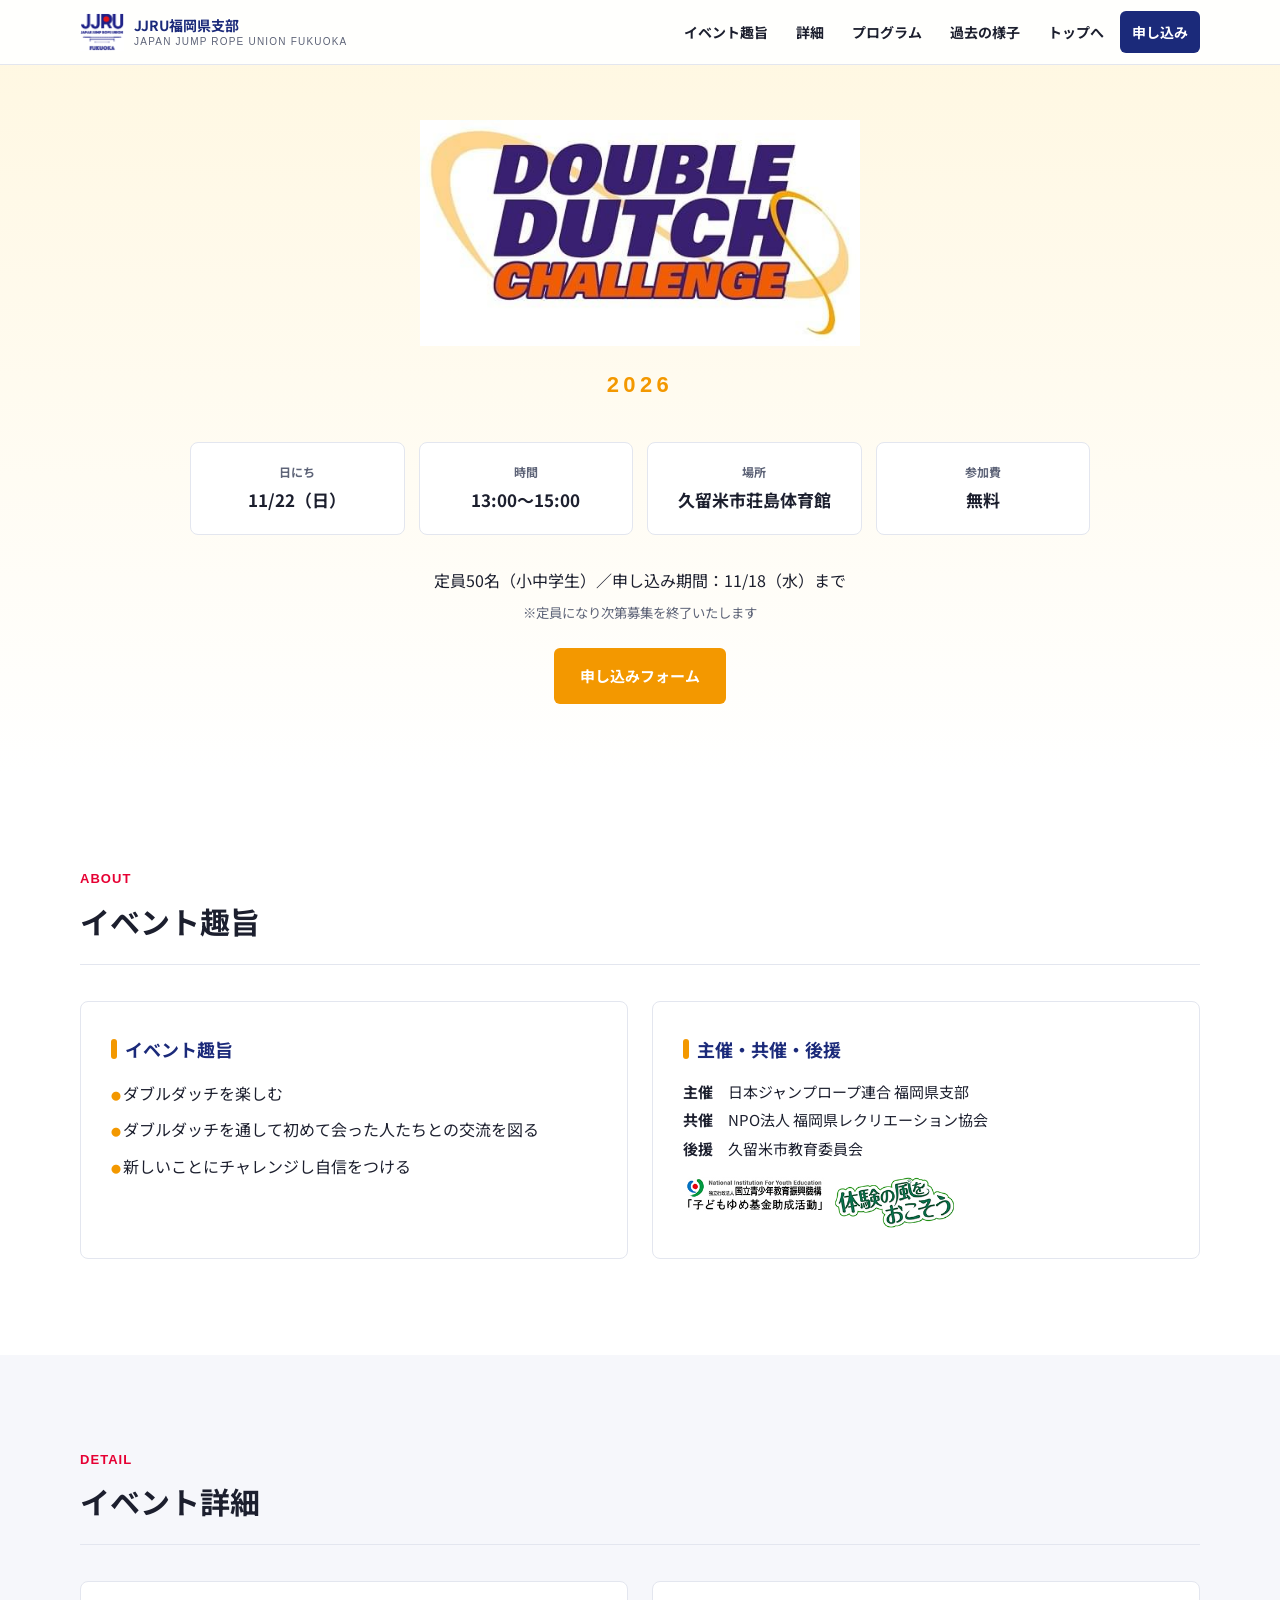
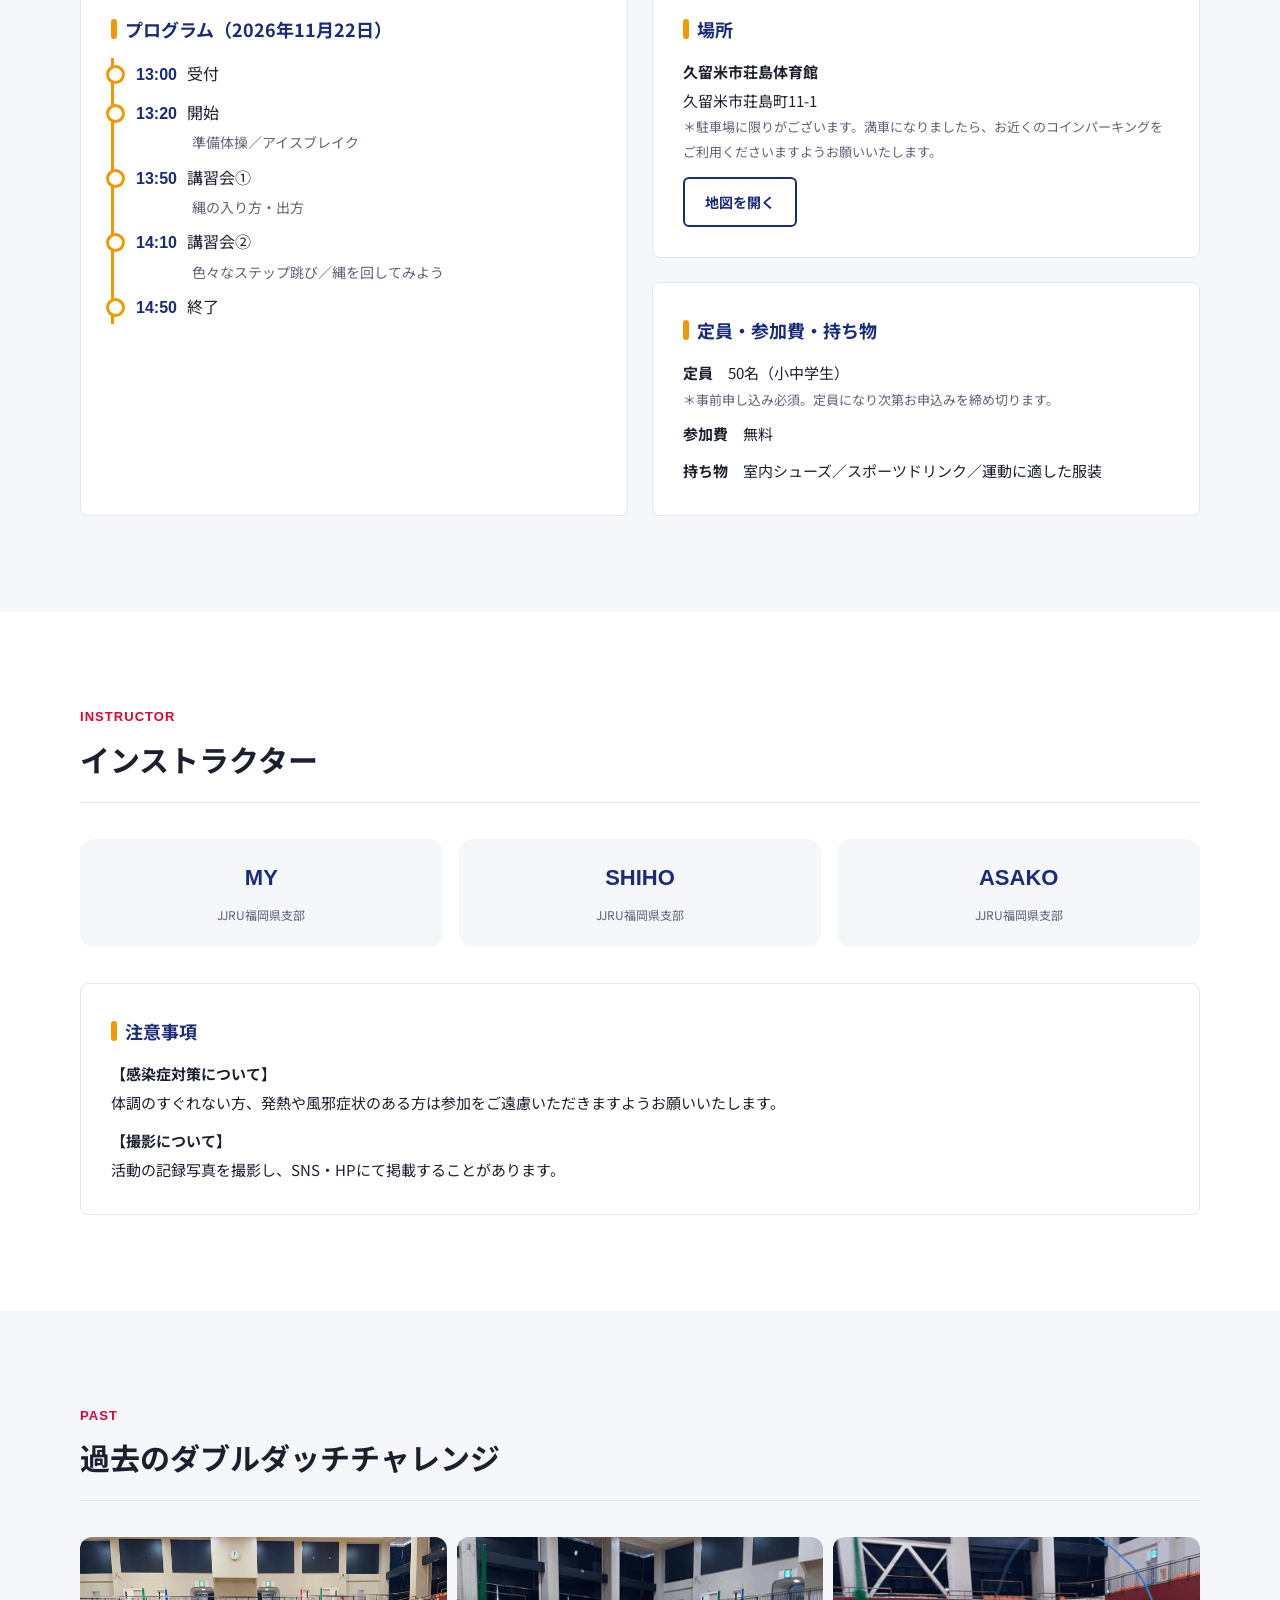
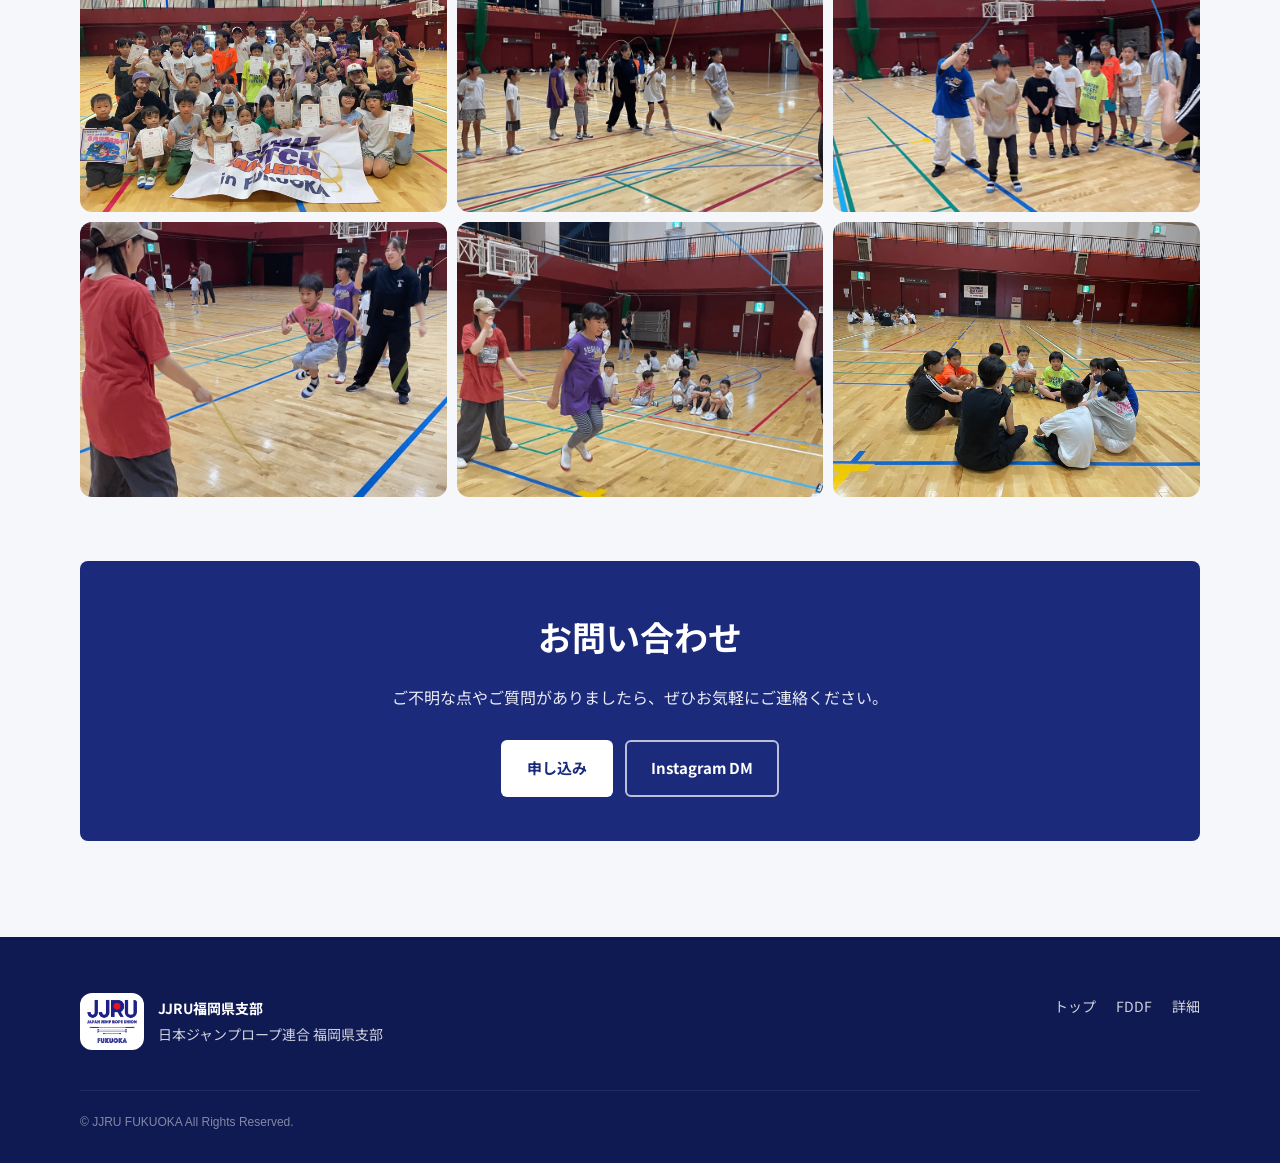
==== challenge/index.html @ 3f7f958a "Add files via upload" ====
<!doctype html>
<html lang="ja">
<head>
<meta charset="utf-8">
<meta name="viewport" content="width=device-width,initial-scale=1">
<title>ダブルダッチチャレンジ2026｜JJRU福岡県支部</title>
<meta name="description" content="ダブルダッチをやったことがない人も、レベルアップしたい人も参加できるダブルダッチの講習会。2026年11月22日（日）久留米市荘島体育館にて開催。参加無料。">
<meta property="og:title" content="ダブルダッチチャレンジ2026">
<meta property="og:image" content="../img/top/ddc-logo.png">
<link rel="icon" href="../img/top/jjru-logo-sq.png">
<link rel="preconnect" href="https://fonts.googleapis.com">
<link rel="preconnect" href="https://fonts.gstatic.com" crossorigin>
<link href="https://fonts.googleapis.com/css2?family=Noto+Sans+JP:wght@400;500;700&display=swap" rel="stylesheet">
<link rel="stylesheet" href="../css/style.css">
<style>
  .c-hero{padding:120px 0 70px;background:linear-gradient(180deg,#fff7e0,#fff);text-align:center}
  .c-hero img.logo{width:min(440px,80vw);margin:0 auto 18px}
  .c-hero .year{font-family:var(--en);font-weight:800;font-size:22px;color:var(--orange);letter-spacing:.2em}
  .c-facts{display:grid;grid-template-columns:repeat(4,1fr);gap:14px;margin:36px auto 30px;max-width:900px}
  .c-facts div{background:#fff;border:1px solid var(--line);border-radius:8px;padding:18px 12px}
  .c-facts small{display:block;font-size:12px;color:var(--muted);font-weight:700}
  .c-facts b{font-size:17px}
  @media (max-width:700px){.c-facts{grid-template-columns:1fr 1fr}}
  .c-grid{display:grid;grid-template-columns:1fr 1fr;gap:24px}
  .c-card{background:#fff;border:1px solid var(--line);border-radius:var(--radius);padding:30px}
  .c-card h3{font-size:18px;color:var(--navy);margin-bottom:12px;display:flex;align-items:center;gap:8px}
  .c-card h3::before{content:"";width:6px;height:20px;border-radius:3px;background:var(--orange)}
  .c-card ul{list-style:none;display:grid;gap:6px}
  .c-card li::before{content:"● ";color:var(--orange);font-size:10px}
  .c-card p{font-size:15px}
  .c-card .note{font-size:13px;color:var(--muted)}
  @media (max-width:760px){.c-grid{grid-template-columns:1fr}}
  .program{list-style:none;border-left:3px solid var(--orange);padding-left:22px;display:grid;gap:14px}
  .program li{position:relative}
  .program li::before{content:"";position:absolute;left:-30px;top:7px;width:13px;height:13px;border-radius:50%;background:#fff;border:3px solid var(--orange)}
  .program time{font-family:var(--en);font-weight:800;color:var(--navy);margin-right:10px}
  .program span{display:block;font-size:14px;color:var(--muted);padding-left:56px}
  .instructors{display:flex;gap:16px;flex-wrap:wrap}
  .instructors div{flex:1;min-width:140px;background:var(--bg-soft);border-radius:14px;padding:18px;text-align:center}
  .instructors b{font-family:var(--en);font-size:22px;display:block;color:var(--navy)}
  .instructors small{font-size:12px;color:var(--muted)}
  .past{display:grid;grid-template-columns:repeat(3,1fr);gap:10px}
  .past button{border:0;padding:0;border-radius:12px;overflow:hidden;aspect-ratio:4/3;cursor:zoom-in}
  .past img{width:100%;height:100%;object-fit:cover}
  @media (max-width:600px){.past{grid-template-columns:1fr 1fr}}
</style>
</head>
<body>

<header class="site-header">
  <div class="wrap">
    <a class="brand" href="../">
      <img src="../img/top/jjru-logo.png" alt="JJRU FUKUOKA">
      <span>JJRU福岡県支部<small>JAPAN JUMP ROPE UNION FUKUOKA</small></span>
    </a>
    <button class="menu-btn" aria-label="メニュー"><span></span><span></span><span></span></button>
    <nav class="nav">
      <a href="#about">イベント趣旨</a>
      <a href="#detail">詳細</a>
      <a href="#program">プログラム</a>
      <a href="#past">過去の様子</a>
      <a href="../">トップへ</a>
      <a href="https://forms.gle/fW5Gbu2fzRyV74wA7" target="_blank" rel="noopener" class="cta">申し込み</a>
    </nav>
  </div>
</header>

<section class="c-hero">
  <div class="wrap">
    <img class="logo" src="../img/top/ddc-logo.png" alt="DOUBLE DUTCH CHALLENGE">
    <div class="year">2026</div>
    <div class="c-facts">
      <div><small>日にち</small><b>11/22（日）</b></div>
      <div><small>時間</small><b>13:00〜15:00</b></div>
      <div><small>場所</small><b>久留米市荘島体育館</b></div>
      <div><small>参加費</small><b>無料</b></div>
    </div>
    <p style="margin-bottom:22px">定員50名（小中学生）／申し込み期間：11/18（水）まで<br><small style="color:var(--muted)">※定員になり次第募集を終了いたします</small></p>
    <a class="btn btn-orange" href="https://forms.gle/fW5Gbu2fzRyV74wA7" target="_blank" rel="noopener">申し込みフォーム</a>
  </div>
</section>

<section id="about">
  <div class="wrap">
    <div class="sec-head reveal"><div class="en">About</div><div class="ja">イベント趣旨</div></div>
    <div class="c-grid">
      <div class="c-card reveal">
        <h3>イベント趣旨</h3>
        <ul>
          <li>ダブルダッチを楽しむ</li>
          <li>ダブルダッチを通して初めて会った人たちとの交流を図る</li>
          <li>新しいことにチャレンジし自信をつける</li>
        </ul>
      </div>
      <div class="c-card reveal">
        <h3>主催・共催・後援</h3>
        <p><b>主催</b>　日本ジャンプロープ連合 福岡県支部</p>
        <p><b>共催</b>　NPO法人 福岡県レクリエーション協会</p>
        <p><b>後援</b>　久留米市教育委員会</p>
        <img src="../img/challenge/yume-kikin.png" alt="国立青少年教育振興機構「子どもゆめ基金助成活動」" style="max-width:280px;margin-top:14px">
      </div>
    </div>
  </div>
</section>

<section id="detail" class="soft">
  <div class="wrap">
    <div class="sec-head reveal"><div class="en">Detail</div><div class="ja">イベント詳細</div></div>
    <div class="c-grid">
      <div class="c-card reveal" id="program">
        <h3>プログラム（2026年11月22日）</h3>
        <ul class="program">
          <li><time>13:00</time>受付</li>
          <li><time>13:20</time>開始<span>準備体操／アイスブレイク</span></li>
          <li><time>13:50</time>講習会①<span>縄の入り方・出方</span></li>
          <li><time>14:10</time>講習会②<span>色々なステップ跳び／縄を回してみよう</span></li>
          <li><time>14:50</time>終了</li>
        </ul>
      </div>
      <div style="display:grid;gap:24px">
        <div class="c-card reveal">
          <h3>場所</h3>
          <p><b>久留米市荘島体育館</b><br>久留米市荘島町11-1</p>
          <p class="note">＊駐車場に限りがございます。満車になりましたら、お近くのコインパーキングをご利用くださいますようお願いいたします。</p>
          <a class="btn btn-line" style="margin-top:12px;padding:10px 20px;font-size:14px" href="https://www.google.com/maps/search/?api=1&query=久留米市荘島体育館" target="_blank" rel="noopener">地図を開く</a>
        </div>
        <div class="c-card reveal">
          <h3>定員・参加費・持ち物</h3>
          <p><b>定員</b>　50名（小中学生）</p>
          <p class="note">＊事前申し込み必須。定員になり次第お申込みを締め切ります。</p>
          <p style="margin-top:8px"><b>参加費</b>　無料</p>
          <p style="margin-top:8px"><b>持ち物</b>　室内シューズ／スポーツドリンク／運動に適した服装</p>
        </div>
      </div>
    </div>
  </div>
</section>

<section>
  <div class="wrap">
    <div class="sec-head reveal"><div class="en">Instructor</div><div class="ja">インストラクター</div></div>
    <div class="instructors reveal">
      <div><b>MY</b><small>JJRU福岡県支部</small></div>
      <div><b>SHIHO</b><small>JJRU福岡県支部</small></div>
      <div><b>ASAKO</b><small>JJRU福岡県支部</small></div>
    </div>
    <div class="c-card reveal" style="margin-top:36px">
      <h3>注意事項</h3>
      <p><b>【感染症対策について】</b><br>体調のすぐれない方、発熱や風邪症状のある方は参加をご遠慮いただきますようお願いいたします。</p>
      <p style="margin-top:10px"><b>【撮影について】</b><br>活動の記録写真を撮影し、SNS・HPにて掲載することがあります。</p>
    </div>
  </div>
</section>

<section id="past" class="soft">
  <div class="wrap">
    <div class="sec-head reveal"><div class="en">Past</div><div class="ja">過去のダブルダッチチャレンジ</div></div>
    <div class="past reveal">
      <button data-full="../img/challenge/past-01.webp"><img src="../img/challenge/past-01.webp" alt="過去のダブルダッチチャレンジ" loading="lazy"></button>
      <button data-full="../img/challenge/past-02.webp"><img src="../img/challenge/past-02.webp" alt="過去のダブルダッチチャレンジ" loading="lazy"></button>
      <button data-full="../img/challenge/past-03.webp"><img src="../img/challenge/past-03.webp" alt="過去のダブルダッチチャレンジ" loading="lazy"></button>
      <button data-full="../img/challenge/past-04.webp"><img src="../img/challenge/past-04.webp" alt="過去のダブルダッチチャレンジ" loading="lazy"></button>
      <button data-full="../img/challenge/past-05.webp"><img src="../img/challenge/past-05.webp" alt="過去のダブルダッチチャレンジ" loading="lazy"></button>
      <button data-full="../img/challenge/past-06.webp"><img src="../img/challenge/past-06.webp" alt="過去のダブルダッチチャレンジ" loading="lazy"></button>
    </div>
    <div class="contact-box reveal" style="margin-top:64px">
      <h2>お問い合わせ</h2>
      <p>ご不明な点やご質問がありましたら、ぜひお気軽にご連絡ください。</p>
      <div class="btns">
        <a class="btn btn-white" href="https://forms.gle/fW5Gbu2fzRyV74wA7" target="_blank" rel="noopener">申し込み</a>
        <a class="btn btn-ghost" href="https://instagram.com/jjru_fukuoka" target="_blank" rel="noopener">Instagram DM</a>
      </div>
    </div>
  </div>
</section>

<footer class="site-footer">
  <div class="wrap">
    <div class="f-brand">
      <img src="../img/top/jjru-logo.png" alt="">
      <div><strong>JJRU福岡県支部</strong>日本ジャンプロープ連合 福岡県支部</div>
    </div>
    <nav><a href="../">トップ</a><a href="../fddf/">FDDF</a><a href="#detail">詳細</a></nav>
    <div class="copy">© JJRU FUKUOKA All Rights Reserved.</div>
  </div>
</footer>

<div class="lightbox"><button class="close" aria-label="閉じる">×</button><img alt=""></div>
<script src="../js/main.js"></script>
</body>
</html>
---- css/style.css ----
/* =========================================================
   JJRU福岡県支部 共通スタイル
   ========================================================= */
:root{
  --navy:#1b2a7a;
  --navy-deep:#0f1a52;
  --red:#e60033;
  --orange:#f39800;
  --yellow:#ffd400;
  --sky:#e8f1ff;
  --ink:#1c1f2e;
  --muted:#5d6377;
  --line:#e3e6ef;
  --bg:#ffffff;
  --bg-soft:#f6f7fb;
  --radius:8px;
  --shadow:none;
  --en:'Helvetica Neue',Arial,'Noto Sans JP',sans-serif;
  --ja:'Noto Sans JP','Hiragino Kaku Gothic ProN','Hiragino Sans',Meiryo,sans-serif;
}
*{box-sizing:border-box;margin:0;padding:0}
html{scroll-behavior:smooth;scroll-padding-top:72px}
body{font-family:var(--ja);color:var(--ink);background:var(--bg);line-height:1.8;font-size:16px;-webkit-font-smoothing:antialiased;overflow-x:hidden}
img{max-width:100%;display:block}
a{color:inherit}
.wrap{width:min(1120px,100% - 32px);margin-inline:auto}

/* ---------- header ---------- */
.site-header{position:fixed;inset:0 0 auto;z-index:50;background:rgba(255,255,255,.92);backdrop-filter:blur(10px);border-bottom:1px solid var(--line)}
.site-header .wrap{display:flex;align-items:center;justify-content:space-between;height:64px}
.brand{display:flex;align-items:center;gap:10px;text-decoration:none;font-weight:700;color:var(--navy)}
.brand img{height:38px;width:auto}
.brand span{font-size:14px;line-height:1.3}
.brand small{display:block;font-family:var(--en);font-size:10px;letter-spacing:.12em;color:var(--muted);font-weight:500}
.nav{display:flex;gap:4px;align-items:center}
.nav a{text-decoration:none;font-size:14px;font-weight:700;padding:8px 12px;border-radius:999px;color:var(--ink)}
.nav a:hover{background:var(--sky);color:var(--navy)}
.nav a.cta{background:var(--navy);color:#fff}
.nav a.cta:hover{background:var(--navy-deep)}
.menu-btn{display:none;background:none;border:0;width:44px;height:44px;cursor:pointer}
.menu-btn span{display:block;width:22px;height:2px;background:var(--ink);margin:5px auto;transition:.3s}
@media (max-width:860px){
  .menu-btn{display:block}
  .nav{position:fixed;top:64px;left:0;right:0;flex-direction:column;align-items:stretch;background:#fff;padding:12px 16px 20px;border-bottom:1px solid var(--line);transform:translateY(-120%);transition:transform .3s;z-index:-1}
  .nav.open{transform:none}
  .nav a{padding:12px 14px}
  .menu-btn.open span:nth-child(1){transform:translateY(7px) rotate(45deg)}
  .menu-btn.open span:nth-child(2){opacity:0}
  .menu-btn.open span:nth-child(3){transform:translateY(-7px) rotate(-45deg)}
}

/* ---------- hero ---------- */
.hero{position:relative;min-height:100svh;display:grid;place-items:center;padding:110px 0 70px;background:linear-gradient(160deg,var(--navy-deep),var(--navy) 55%,#2e47c9);color:#fff;overflow:hidden}
.hero::before{content:"";position:absolute;inset:0;background:url(../img/gallery/02.webp) center/cover;opacity:.22;mix-blend-mode:luminosity}
.hero .rope{position:absolute;inset:0;pointer-events:none}
.hero .rope path{fill:none;stroke-width:3;stroke-linecap:round}
.hero-inner{position:relative;text-align:center}
.hero .eyebrow{font-family:var(--en);letter-spacing:.3em;font-size:13px;opacity:.85}
.hero h1{font-size:clamp(34px,7vw,76px);line-height:1.2;font-weight:900;margin:14px 0 18px;letter-spacing:.02em}
.hero h1 em{font-style:normal;background:linear-gradient(transparent 62%,var(--red) 62%)}
.hero p.lead{font-size:clamp(15px,2.2vw,19px);opacity:.92;max-width:680px;margin-inline:auto}
.hero .btns{display:flex;gap:12px;justify-content:center;flex-wrap:wrap;margin-top:34px}
.scroll-hint{position:absolute;bottom:22px;left:50%;transform:translateX(-50%);font-family:var(--en);font-size:11px;letter-spacing:.3em;opacity:.7}

/* ---------- buttons ---------- */
.btn{display:inline-flex;align-items:center;gap:8px;text-decoration:none;font-weight:700;padding:14px 26px;border-radius:999px;font-size:15px;transition:transform .2s,box-shadow .2s,background .2s;border:2px solid transparent}
.btn:hover{transform:translateY(-2px)}
.btn-white{background:#fff;color:var(--navy)}
.btn-ghost{border-color:rgba(255,255,255,.7);color:#fff}
.btn-navy{background:var(--navy);color:#fff}
.btn-red{background:var(--red);color:#fff}
.btn-orange{background:var(--orange);color:#fff}
.btn-line{border-color:var(--navy);color:var(--navy)}
.btn::after{content:"→";font-family:var(--en)}

/* ---------- section ---------- */
section{padding:96px 0}
section.soft{background:var(--bg-soft)}
.sec-head{margin-bottom:44px}
.sec-head .en{font-family:var(--en);font-weight:800;font-size:clamp(38px,6vw,64px);line-height:1;color:var(--navy);letter-spacing:-.01em}
.sec-head .en::first-letter{color:var(--red)}
.sec-head .ja{font-size:14px;color:var(--muted);font-weight:700;margin-top:10px;display:flex;align-items:center;gap:10px}
.sec-head .ja::before{content:"";width:28px;height:2px;background:var(--red)}
.sec-head.center{text-align:center}
.sec-head.center .ja{justify-content:center}

/* ---------- news ---------- */
.news-list{list-style:none;border-top:1px solid var(--line)}
.news-list li{border-bottom:1px solid var(--line)}
.news-list a,.news-list div{display:grid;grid-template-columns:130px 1fr auto;gap:16px;align-items:center;padding:20px 8px;text-decoration:none}
.news-list a:hover{background:var(--bg-soft)}
.news-list time{font-family:var(--en);font-weight:600;color:var(--muted);font-size:14px}
.news-list .tag{font-size:12px;font-weight:700;background:var(--sky);color:var(--navy);padding:3px 12px;border-radius:999px;white-space:nowrap}
@media (max-width:600px){.news-list a,.news-list div{grid-template-columns:1fr;gap:4px}.news-list .tag{justify-self:start}}

/* ---------- event cards ---------- */
.events{display:grid;grid-template-columns:repeat(3,1fr);gap:24px}
.event{background:#fff;border-radius:var(--radius);overflow:hidden;box-shadow:var(--shadow);display:flex;flex-direction:column;transition:transform .25s}
.event:hover{transform:translateY(-4px)}
.event .thumb{aspect-ratio:16/10;display:grid;place-items:center;padding:24px;position:relative}
.event .thumb img{max-height:100%;object-fit:contain}
.event .thumb.photo{padding:0}
.event .thumb.photo img{width:100%;height:100%;object-fit:cover}
.event .body{padding:24px 24px 28px;display:flex;flex-direction:column;gap:10px;flex:1}
.event .label{font-family:var(--en);font-size:12px;font-weight:700;letter-spacing:.15em;color:var(--red)}
.event h3{font-size:21px;line-height:1.45}
.event p{color:var(--muted);font-size:15px}
.event .more{margin-top:auto;padding-top:8px;font-weight:700;color:var(--navy);text-decoration:none;font-size:15px}
.event .more::after{content:" →";font-family:var(--en)}
@media (max-width:900px){.events{grid-template-columns:1fr 1fr}}
@media (max-width:600px){.events{grid-template-columns:1fr}}

/* ---------- school ---------- */
.schools{display:grid;grid-template-columns:repeat(3,1fr);gap:24px}
.school{border:1px solid var(--line);border-radius:var(--radius);padding:28px;background:#fff;display:flex;flex-direction:column;gap:14px}
.school h3{font-size:20px;display:flex;align-items:center;gap:10px}
.school h3::before{content:"";width:10px;height:10px;border-radius:50%;background:var(--c,var(--navy))}
.school .target{display:inline-block;font-size:12px;font-weight:700;background:var(--bg-soft);padding:2px 10px;border-radius:6px}
.school dl{display:grid;gap:12px}
.school dt{font-weight:700;font-size:14px;color:var(--navy)}
.school dd{font-size:14px;color:var(--muted)}
.school .contact{margin-top:auto;font-size:14px;font-weight:700;color:var(--navy);text-decoration:none;border-top:1px dashed var(--line);padding-top:14px}
.school .contact::before{content:"✉ "}
@media (max-width:900px){.schools{grid-template-columns:1fr}}

/* ---------- about ---------- */
.about{display:grid;grid-template-columns:5fr 7fr;gap:56px;align-items:start}
.about .mission{background:var(--navy);color:#fff;border-radius:var(--radius);padding:40px 34px;position:sticky;top:96px}
.about .mission img{width:150px;background:#fff;border-radius:14px;padding:12px;margin-bottom:24px}
.about .mission .q{font-size:24px;font-weight:900;line-height:1.5;margin-bottom:16px}
.about .mission .q span{color:var(--yellow)}
.about .mission p{font-size:15px;opacity:.9}
.timeline{list-style:none;position:relative;margin:8px 0 36px;padding-left:24px;border-left:2px solid var(--line)}
.timeline li{position:relative;padding-bottom:22px}
.timeline li::before{content:"";position:absolute;left:-31px;top:8px;width:12px;height:12px;border-radius:50%;background:#fff;border:3px solid var(--navy)}
.timeline li:last-child::before{background:var(--red);border-color:var(--red)}
.timeline time{font-family:var(--en);font-weight:700;color:var(--navy)}
.timeline p{font-size:15px}
.about h3{font-size:18px;margin:0 0 14px;color:var(--navy)}
.activities{list-style:none;display:grid;gap:10px}
.activities li{background:var(--bg-soft);border-radius:12px;padding:12px 16px;font-size:15px;display:flex;gap:10px}
.activities li::before{content:"●";color:var(--red);font-size:10px;line-height:2.4}
.about dl.info{display:grid;grid-template-columns:90px 1fr;gap:10px 16px;margin-bottom:36px;font-size:15px}
.about dl.info dt{font-weight:700;color:var(--muted)}
@media (max-width:860px){.about{grid-template-columns:1fr;gap:36px}.about .mission{position:static}}

/* ---------- gallery ---------- */
.gallery{display:grid;grid-template-columns:repeat(4,1fr);gap:10px}
.gallery button{border:0;padding:0;cursor:zoom-in;border-radius:12px;overflow:hidden;aspect-ratio:4/3;background:#ddd}
.gallery button:first-child{grid-column:span 2;grid-row:span 2}
.gallery img{width:100%;height:100%;object-fit:cover;transition:transform .4s}
.gallery button:hover img{transform:scale(1.05)}
@media (max-width:700px){.gallery{grid-template-columns:repeat(2,1fr)}}
.lightbox{position:fixed;inset:0;background:rgba(10,12,30,.92);display:none;place-items:center;z-index:100;padding:16px}
.lightbox.open{display:grid}
.lightbox img{max-height:88vh;border-radius:10px}
.lightbox .close{position:absolute;top:16px;right:20px;color:#fff;font-size:34px;background:none;border:0;cursor:pointer}

/* ---------- links / contact ---------- */
.link-cards{display:grid;grid-template-columns:repeat(3,1fr);gap:16px}
.link-card{display:flex;align-items:center;gap:16px;padding:22px 24px;border-radius:var(--radius);background:#fff;border:1px solid var(--line);text-decoration:none;font-weight:700;transition:border-color .2s,transform .2s}
.link-card:hover{border-color:var(--navy);transform:translateY(-2px)}
.link-card .ic{width:46px;height:46px;border-radius:12px;display:grid;place-items:center;flex-shrink:0;color:#fff;font-family:var(--en);font-weight:800}
.link-card small{display:block;font-weight:500;color:var(--muted);font-size:12px}
@media (max-width:800px){.link-cards{grid-template-columns:1fr}}

.contact-box{background:linear-gradient(135deg,var(--navy),#2e47c9);color:#fff;border-radius:28px;padding:56px 40px;text-align:center}
.contact-box h2{font-size:clamp(24px,4vw,34px);margin-bottom:12px}
.contact-box p{opacity:.9;margin-bottom:28px}
.contact-box .btns{display:flex;gap:12px;justify-content:center;flex-wrap:wrap}

/* ---------- footer ---------- */
.site-footer{background:var(--navy-deep);color:rgba(255,255,255,.8);padding:56px 0 30px;font-size:14px}
.site-footer .wrap{display:flex;justify-content:space-between;gap:30px;flex-wrap:wrap;align-items:flex-start}
.site-footer .f-brand{display:flex;gap:14px;align-items:center}
.site-footer .f-brand img{width:64px;background:#fff;border-radius:12px;padding:6px}
.site-footer strong{color:#fff;display:block}
.site-footer nav{display:flex;gap:20px;flex-wrap:wrap}
.site-footer nav a{text-decoration:none}
.site-footer nav a:hover{color:#fff}
.site-footer .copy{width:100%;border-top:1px solid rgba(255,255,255,.12);padding-top:20px;margin-top:10px;font-family:var(--en);font-size:12px;opacity:.6}

/* ---------- reveal ---------- */
.reveal{opacity:0;transform:translateY(24px);transition:opacity .7s,transform .7s}
.reveal.in{opacity:1;transform:none}
@media (prefers-reduced-motion:reduce){.reveal{opacity:1;transform:none}html{scroll-behavior:auto}}
.pc{display:inline}@media (max-width:700px){.pc{display:none}}
.nb{display:inline-block}

/* =========================================================
   落ち着かせる調整（シンプルな見た目に寄せる）
   ========================================================= */
body{line-height:1.9}
/* 見出し：日本語を主役、英字は小さく添えるだけ */
.sec-head{margin-bottom:36px;padding-bottom:14px;border-bottom:1px solid var(--line)}
.sec-head .en{font-family:var(--en);font-size:13px;font-weight:700;letter-spacing:.08em;color:var(--red);line-height:1.4;text-transform:uppercase}
.sec-head .en::first-letter{color:inherit}
.sec-head .ja{font-size:clamp(24px,3.2vw,30px);font-weight:700;color:var(--ink);margin-top:4px;display:block}
.sec-head .ja::before{display:none}
.sec-head.center{border-bottom:0}
/* ボタン：角丸控えめ・矢印なし */
.btn{border-radius:6px;padding:12px 24px}
.btn::after{content:none}
.btn:hover{transform:none;opacity:.85}
.event .more::after{content:none}
.event .more{text-decoration:underline;text-underline-offset:4px}
/* カード：影なし・枠線のみ */
.event{border:1px solid var(--line)}
.event:hover{transform:none}
.school .contact::before{content:none}
.link-card{border-radius:8px}
.link-card:hover{transform:none}
.link-card .ic{display:none}
/* お問い合わせ：グラデーションをやめて単色 */
.contact-box{background:var(--navy);border-radius:8px;padding:44px 28px}
/* アニメーションなし */
.reveal{opacity:1;transform:none;transition:none}
.scroll-hint{display:none}
.gallery button,.past button{border-radius:4px}
.gallery button:hover img{transform:none}
/* トップのヒーロー：写真をそのまま見せる */
.hero{min-height:auto;height:min(88svh,760px);display:block;padding:0;background:#222}
.hero::before{content:none}
.hero .photo{position:absolute;inset:0;width:100%;height:100%;object-fit:cover}
.hero::after{content:"";position:absolute;inset:0;background:linear-gradient(transparent 35%,rgba(0,0,0,.65))}
.hero-inner{position:absolute;left:0;right:0;bottom:56px;z-index:1;text-align:left}
.hero h1{font-size:clamp(28px,5vw,48px);font-weight:700;margin:0 0 12px}
.hero h1 em{background:none;color:#fff}
.hero p.lead{margin:0;max-width:620px;font-size:clamp(14px,1.8vw,17px)}
.hero .org{display:inline-block;background:var(--red);color:#fff;font-size:13px;font-weight:700;padding:4px 12px;margin-bottom:14px}
@media (max-width:700px){.hero{height:72svh}.hero-inner{bottom:32px}}
.event .thumb{aspect-ratio:auto;height:190px}
.nav a{border-radius:6px}
@media (max-width:700px){.hero{height:min(72svh,600px)}}
/* トップ写真のスライド */
.hero .slides{position:absolute;inset:0}
.hero .slides .photo{opacity:0;transition:opacity 1.2s ease}
.hero .slides .photo.is-on{opacity:1}
.slide-dots{position:absolute;right:24px;bottom:24px;z-index:2;display:flex;gap:8px}
.slide-dots i{width:8px;height:8px;border-radius:50%;background:rgba(255,255,255,.45)}
.slide-dots i.is-on{background:#fff}
@media (max-width:700px){.slide-dots{right:16px;bottom:14px}}
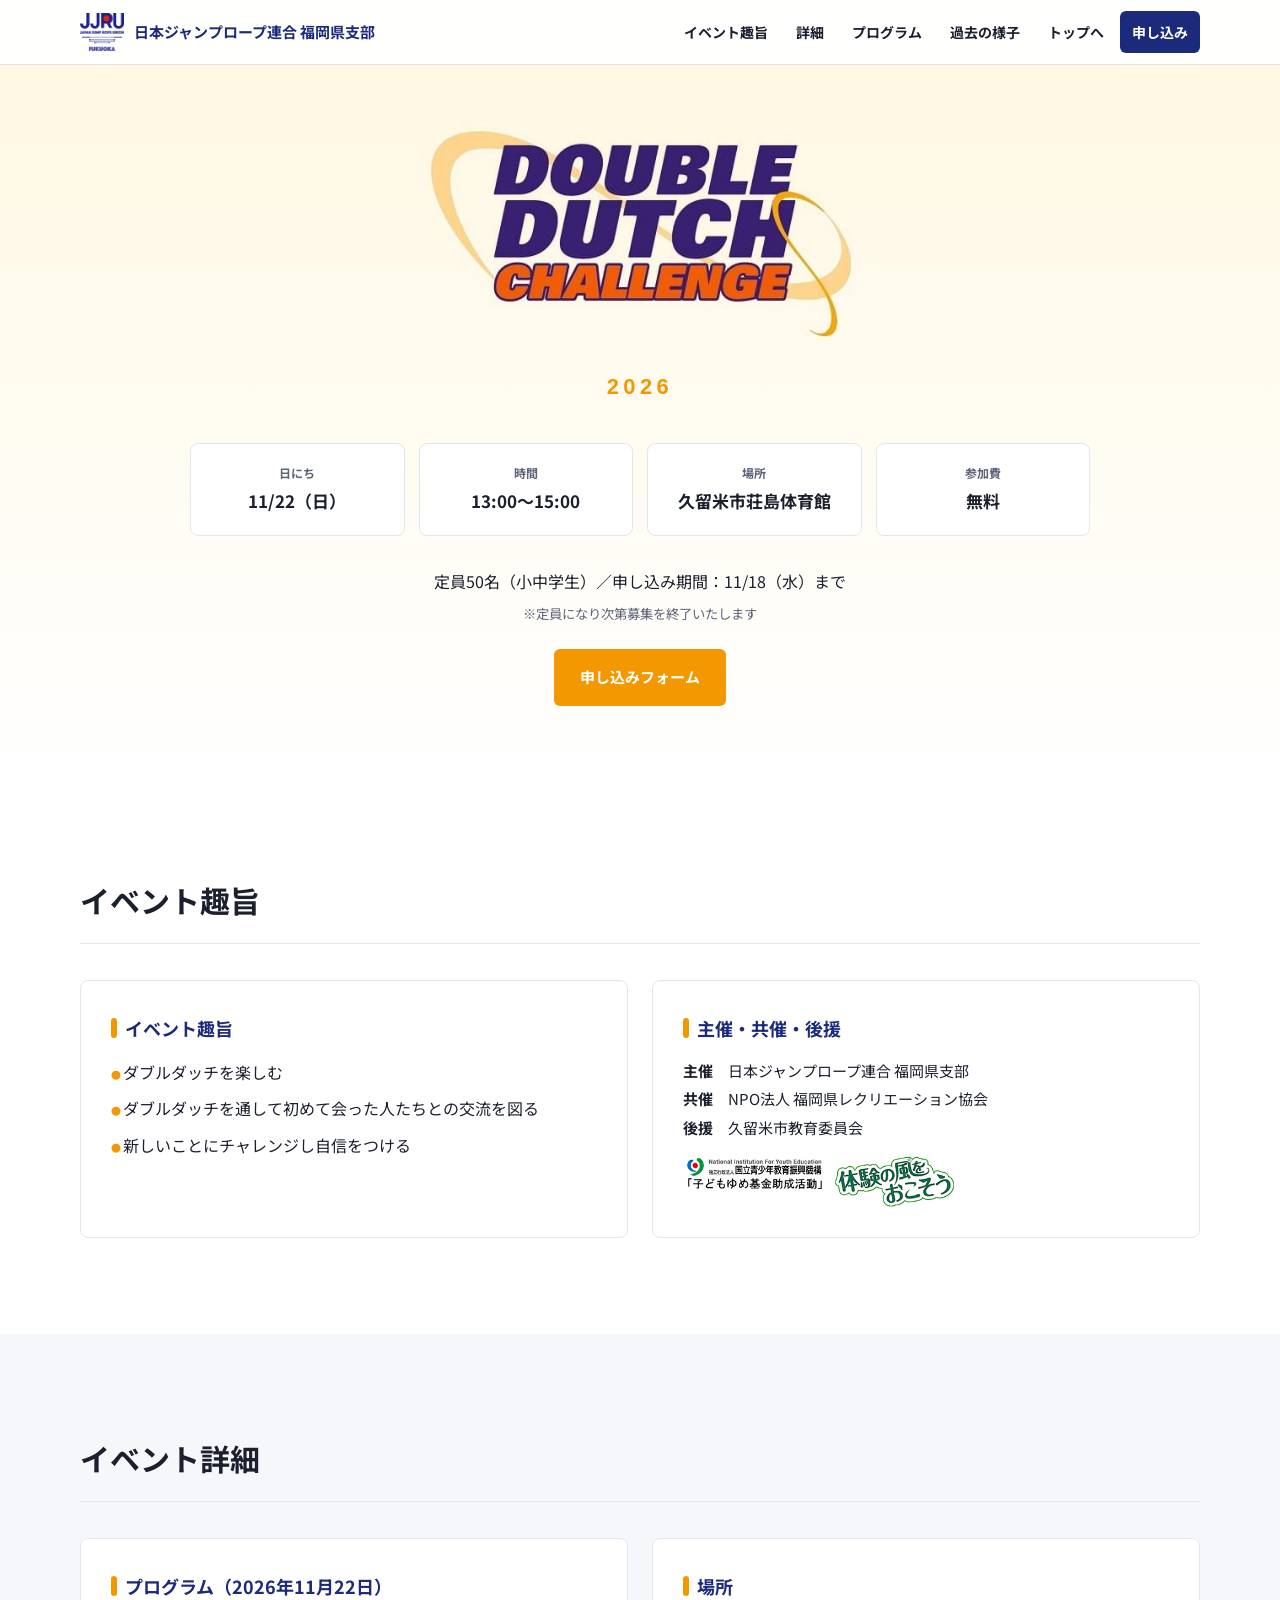
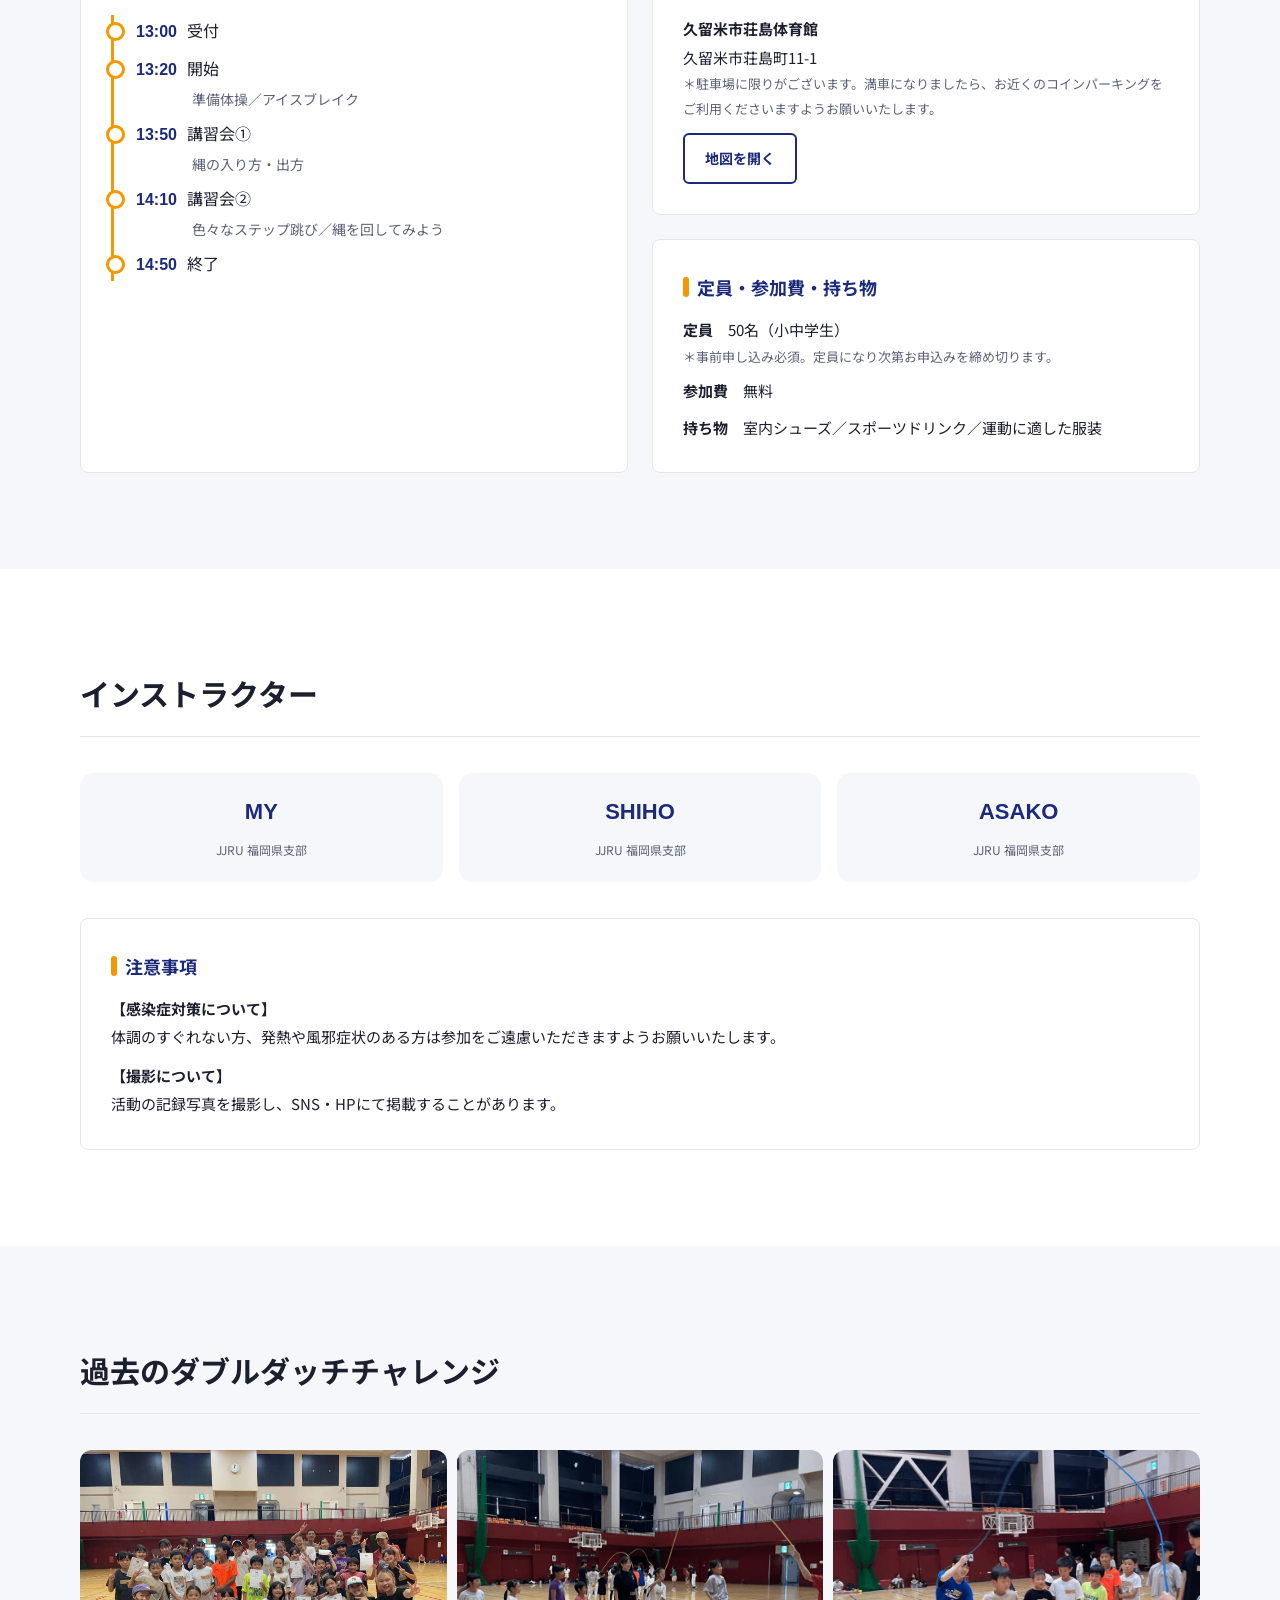
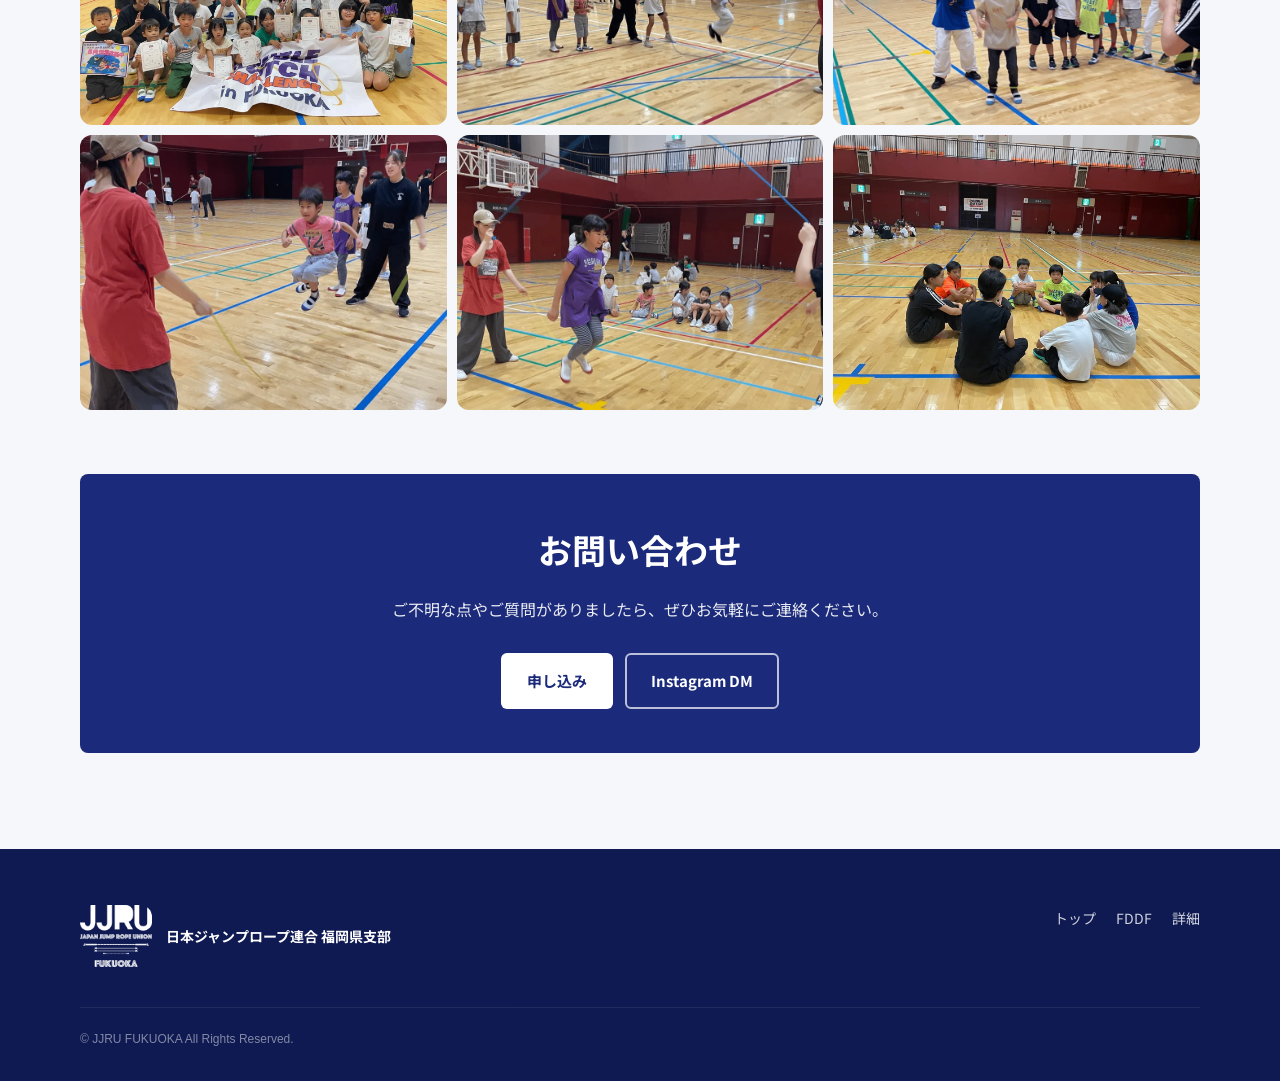
==== commit e3c5c7bd: "Add files via upload" ====
--- a/challenge/index.html
+++ b/challenge/index.html
@@ -3,7 +3,7 @@
 <head>
 <meta charset="utf-8">
 <meta name="viewport" content="width=device-width,initial-scale=1">
-<title>ダブルダッチチャレンジ2026｜JJRU福岡県支部</title>
+<title>ダブルダッチチャレンジ2026｜日本ジャンプロープ連合 福岡県支部</title>
 <meta name="description" content="ダブルダッチをやったことがない人も、レベルアップしたい人も参加できるダブルダッチの講習会。2026年11月22日（日）久留米市荘島体育館にて開催。参加無料。">
 <meta property="og:title" content="ダブルダッチチャレンジ2026">
 <meta property="og:image" content="../img/top/ddc-logo.png">
@@ -50,8 +50,8 @@
 <header class="site-header">
   <div class="wrap">
     <a class="brand" href="../">
-      <img src="../img/top/jjru-logo.png" alt="JJRU FUKUOKA">
-      <span>JJRU福岡県支部<small>JAPAN JUMP ROPE UNION FUKUOKA</small></span>
+      <img src="../img/top/jjru-logo.png" alt="JJRU">
+      <span>日本ジャンプロープ連合 福岡県支部</span>
     </a>
     <button class="menu-btn" aria-label="メニュー"><span></span><span></span><span></span></button>
     <nav class="nav">
@@ -82,7 +82,7 @@
 
 <section id="about">
   <div class="wrap">
-    <div class="sec-head reveal"><div class="en">About</div><div class="ja">イベント趣旨</div></div>
+    <div class="sec-head reveal"><div class="ja">イベント趣旨</div></div>
     <div class="c-grid">
       <div class="c-card reveal">
         <h3>イベント趣旨</h3>
@@ -105,7 +105,7 @@
 
 <section id="detail" class="soft">
   <div class="wrap">
-    <div class="sec-head reveal"><div class="en">Detail</div><div class="ja">イベント詳細</div></div>
+    <div class="sec-head reveal"><div class="ja">イベント詳細</div></div>
     <div class="c-grid">
       <div class="c-card reveal" id="program">
         <h3>プログラム（2026年11月22日）</h3>
@@ -138,11 +138,11 @@
 
 <section>
   <div class="wrap">
-    <div class="sec-head reveal"><div class="en">Instructor</div><div class="ja">インストラクター</div></div>
+    <div class="sec-head reveal"><div class="ja">インストラクター</div></div>
     <div class="instructors reveal">
-      <div><b>MY</b><small>JJRU福岡県支部</small></div>
-      <div><b>SHIHO</b><small>JJRU福岡県支部</small></div>
-      <div><b>ASAKO</b><small>JJRU福岡県支部</small></div>
+      <div><b>MY</b><small>JJRU 福岡県支部</small></div>
+      <div><b>SHIHO</b><small>JJRU 福岡県支部</small></div>
+      <div><b>ASAKO</b><small>JJRU 福岡県支部</small></div>
     </div>
     <div class="c-card reveal" style="margin-top:36px">
       <h3>注意事項</h3>
@@ -154,7 +154,7 @@
 
 <section id="past" class="soft">
   <div class="wrap">
-    <div class="sec-head reveal"><div class="en">Past</div><div class="ja">過去のダブルダッチチャレンジ</div></div>
+    <div class="sec-head reveal"><div class="ja">過去のダブルダッチチャレンジ</div></div>
     <div class="past reveal">
       <button data-full="../img/challenge/past-01.webp"><img src="../img/challenge/past-01.webp" alt="過去のダブルダッチチャレンジ" loading="lazy"></button>
       <button data-full="../img/challenge/past-02.webp"><img src="../img/challenge/past-02.webp" alt="過去のダブルダッチチャレンジ" loading="lazy"></button>
@@ -177,8 +177,8 @@
 <footer class="site-footer">
   <div class="wrap">
     <div class="f-brand">
-      <img src="../img/top/jjru-logo.png" alt="">
-      <div><strong>JJRU福岡県支部</strong>日本ジャンプロープ連合 福岡県支部</div>
+      <img src="../img/top/jjru-logo-white.png" alt="">
+      <div><strong>日本ジャンプロープ連合 福岡県支部</strong></div>
     </div>
     <nav><a href="../">トップ</a><a href="../fddf/">FDDF</a><a href="#detail">詳細</a></nav>
     <div class="copy">© JJRU FUKUOKA All Rights Reserved.</div>
--- a/css/style.css
+++ b/css/style.css
@@ -240,3 +240,12 @@
 .slide-dots i{width:8px;height:8px;border-radius:50%;background:rgba(255,255,255,.45)}
 .slide-dots i.is-on{background:#fff}
 @media (max-width:700px){.slide-dots{right:16px;bottom:14px}}
+/* 2026-11 修正：ロゴ透過・サブラベル削除に合わせて */
+.sec-head .ja{margin-top:0}
+.brand span{font-size:15px}
+.site-footer .f-brand img{background:none!important;padding:0!important;width:72px}
+.about .mission img{background:none;padding:0;width:140px}
+.event .thumb{background:#fff;border-bottom:1px solid var(--line)}
+.event .thumb img{max-width:82%}
+@media (max-width:420px){.brand span{font-size:13px}}
+.event .thumb.photo img{max-width:100%}
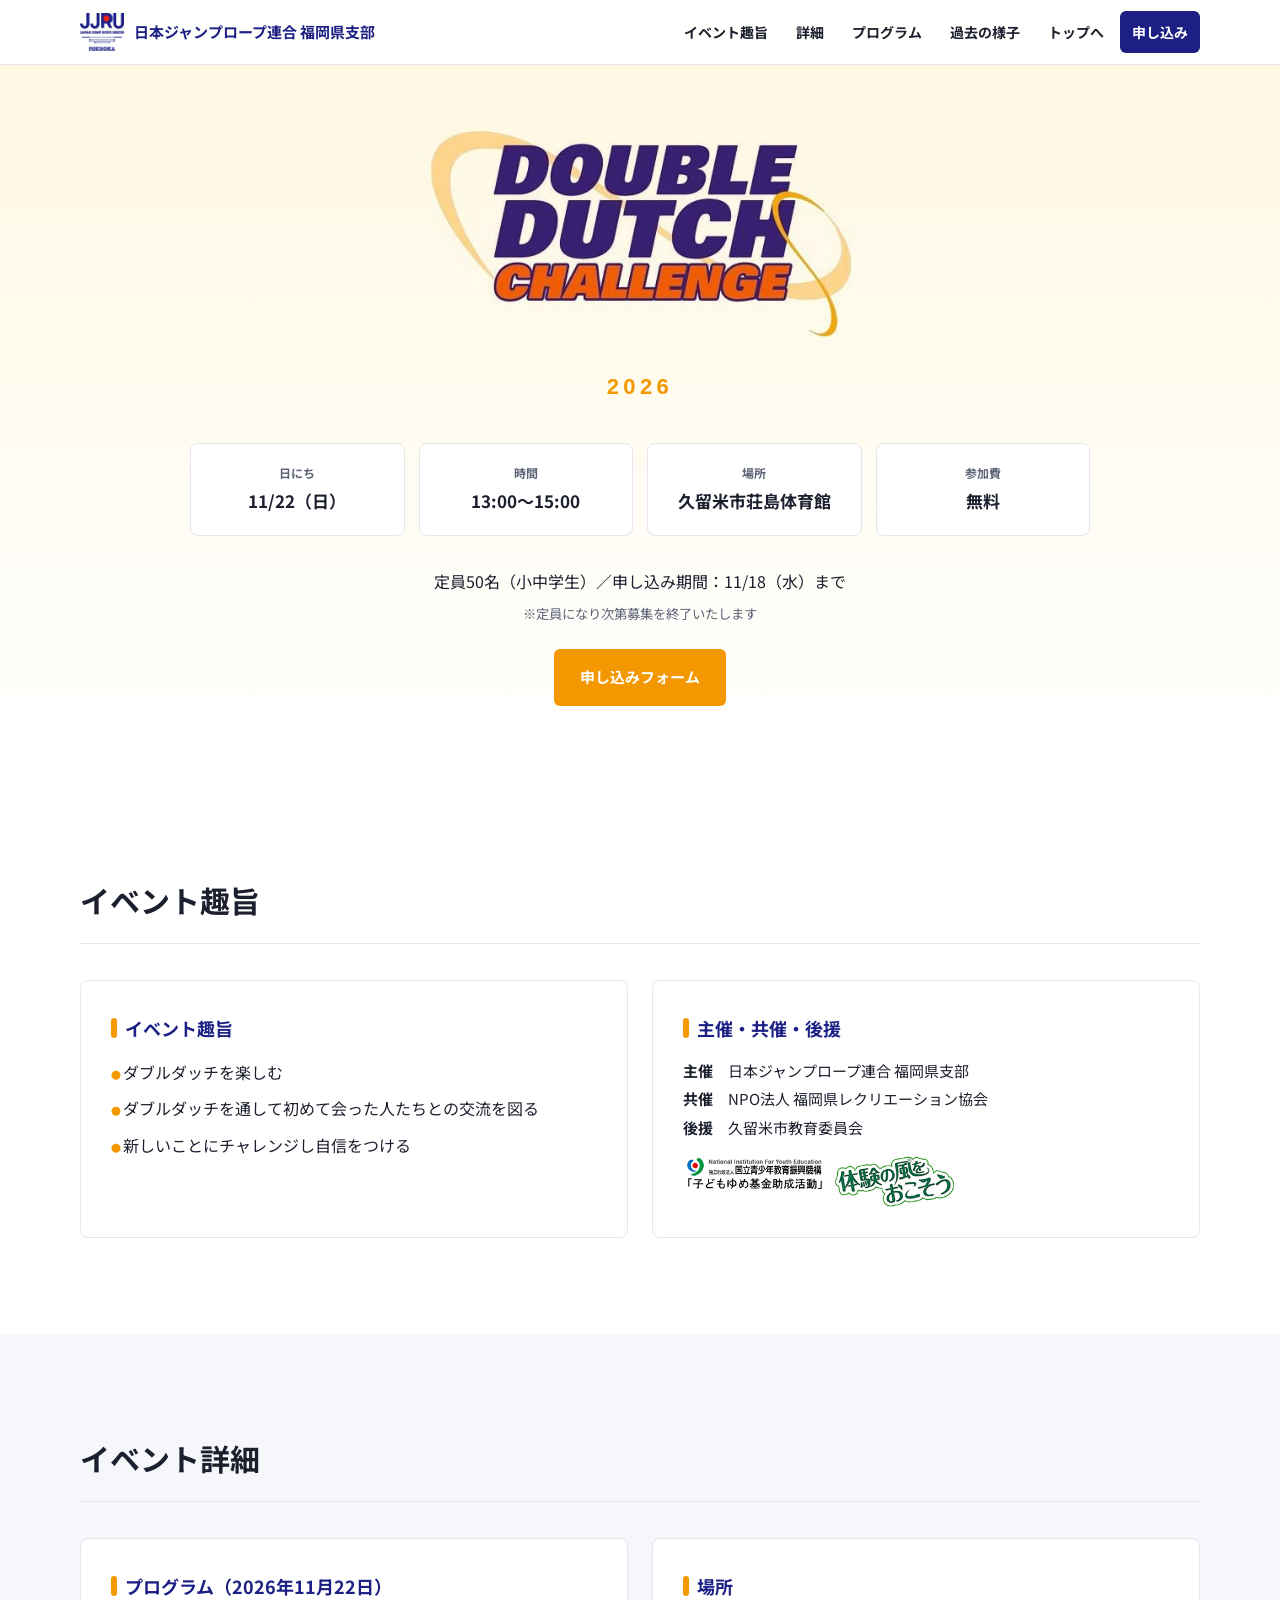
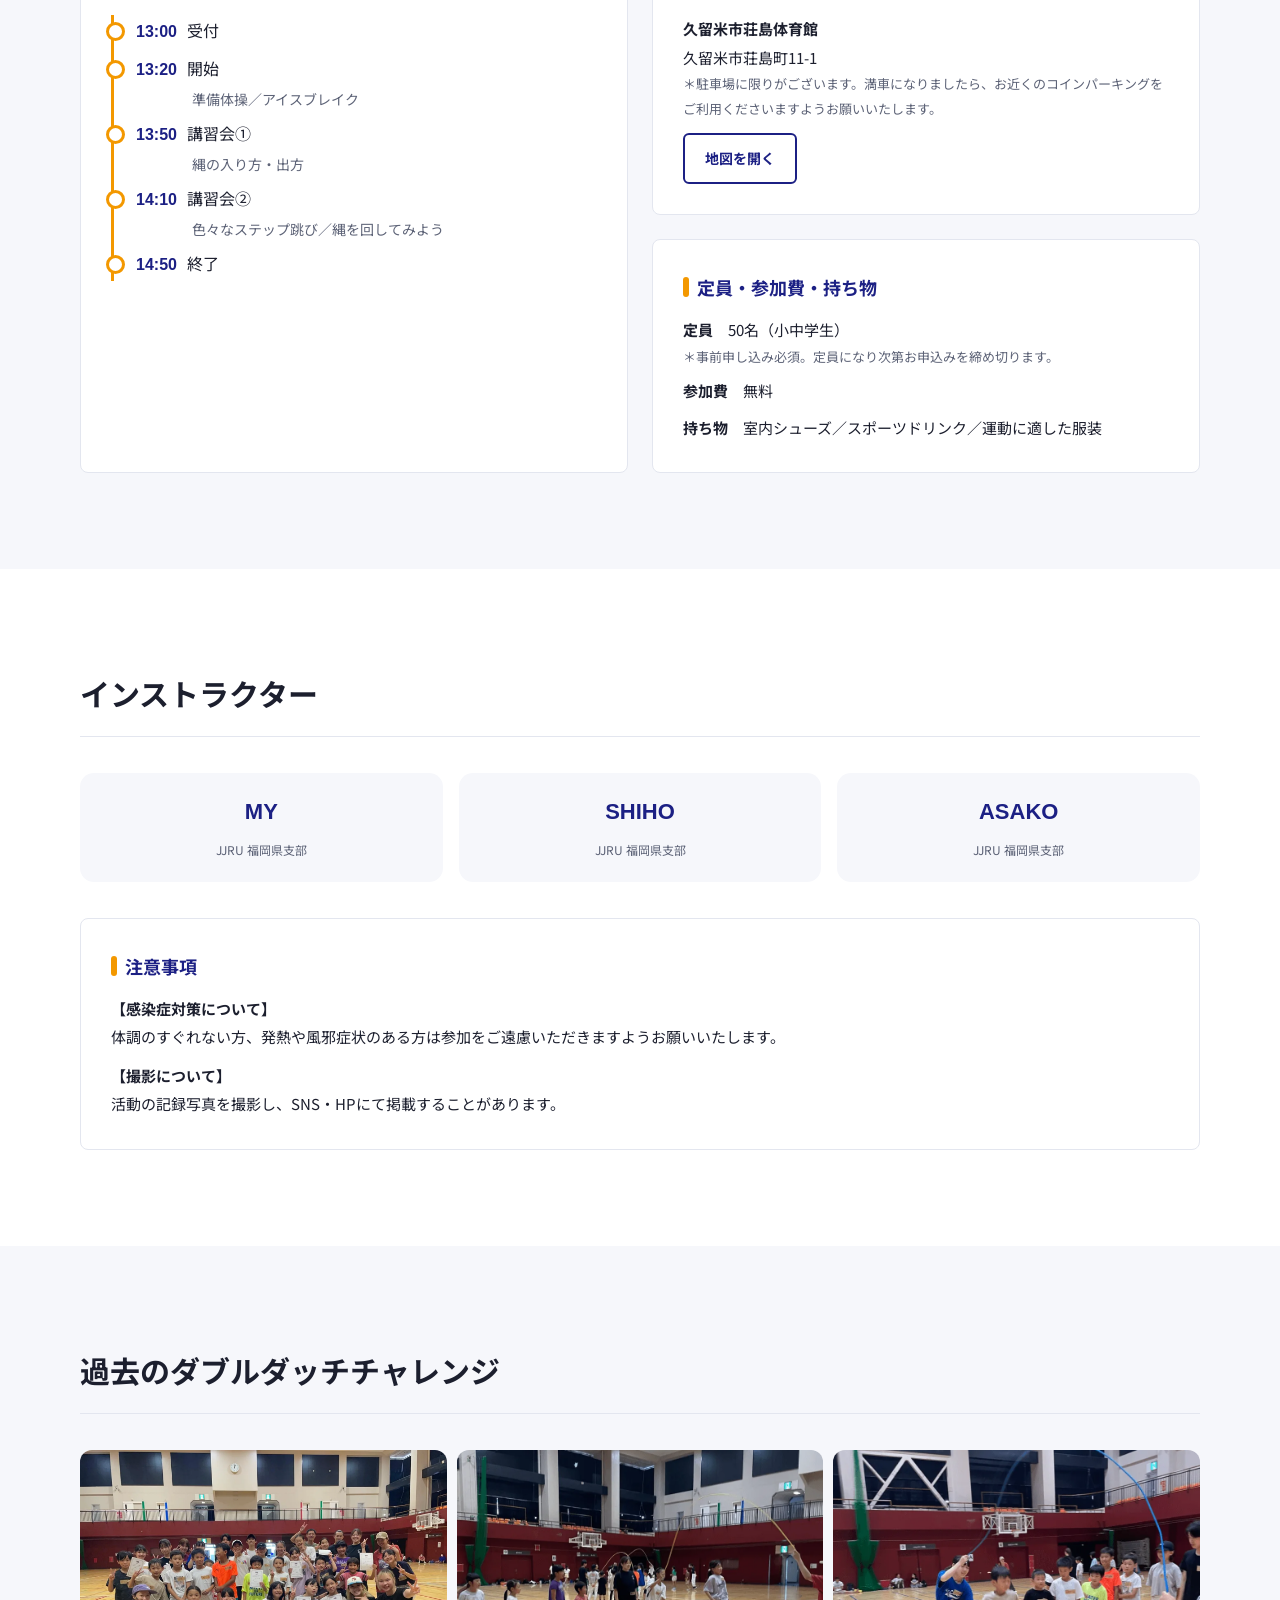
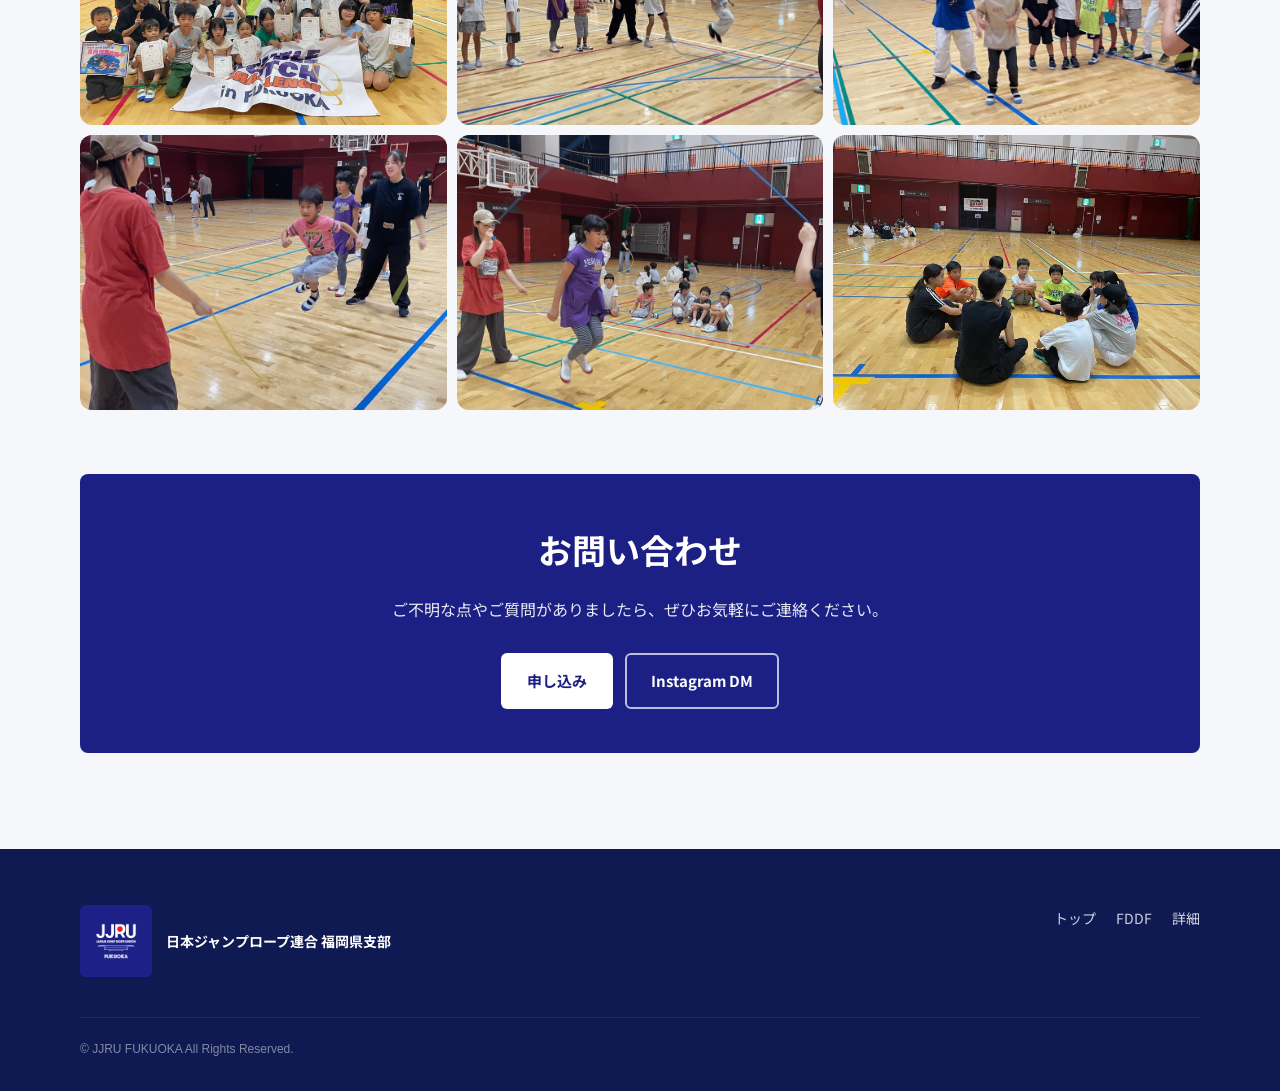
==== commit 602c864d: "Add files via upload" ====
--- a/challenge/index.html
+++ b/challenge/index.html
@@ -7,7 +7,9 @@
 <meta name="description" content="ダブルダッチをやったことがない人も、レベルアップしたい人も参加できるダブルダッチの講習会。2026年11月22日（日）久留米市荘島体育館にて開催。参加無料。">
 <meta property="og:title" content="ダブルダッチチャレンジ2026">
 <meta property="og:image" content="../img/top/ddc-logo.png">
-<link rel="icon" href="../img/top/jjru-logo-sq.png">
+<link rel="icon" type="image/png" sizes="32x32" href="../img/top/favicon-32.png">
+<link rel="icon" type="image/png" sizes="512x512" href="../img/top/jjru-icon-512.png">
+<link rel="apple-touch-icon" href="../img/top/apple-touch-icon.png">
 <link rel="preconnect" href="https://fonts.googleapis.com">
 <link rel="preconnect" href="https://fonts.gstatic.com" crossorigin>
 <link href="https://fonts.googleapis.com/css2?family=Noto+Sans+JP:wght@400;500;700&display=swap" rel="stylesheet">
@@ -177,7 +179,7 @@
 <footer class="site-footer">
   <div class="wrap">
     <div class="f-brand">
-      <img src="../img/top/jjru-logo-white.png" alt="">
+      <img src="../img/top/jjru-logo-blue.jpg" alt="">
       <div><strong>日本ジャンプロープ連合 福岡県支部</strong></div>
     </div>
     <nav><a href="../">トップ</a><a href="../fddf/">FDDF</a><a href="#detail">詳細</a></nav>
--- a/css/style.css
+++ b/css/style.css
@@ -249,3 +249,10 @@
 .event .thumb img{max-width:82%}
 @media (max-width:420px){.brand span{font-size:13px}}
 .event .thumb.photo img{max-width:100%}
+/* JJRUロゴは「透過」か「青背景」の2種のみ使用（レギュレーション） */
+:root{--navy:#1c2084}
+.about .mission{background:#1c2084}
+.about .mission img{width:150px;margin-left:-8px}
+.about .mission .q{font-size:22px}
+.site-footer .f-brand img{width:72px;border-radius:6px}
+.event .thumb{overflow:hidden}.event .thumb.photo{display:block}.event .thumb.photo img{width:100%;height:100%;max-height:none;object-fit:cover}
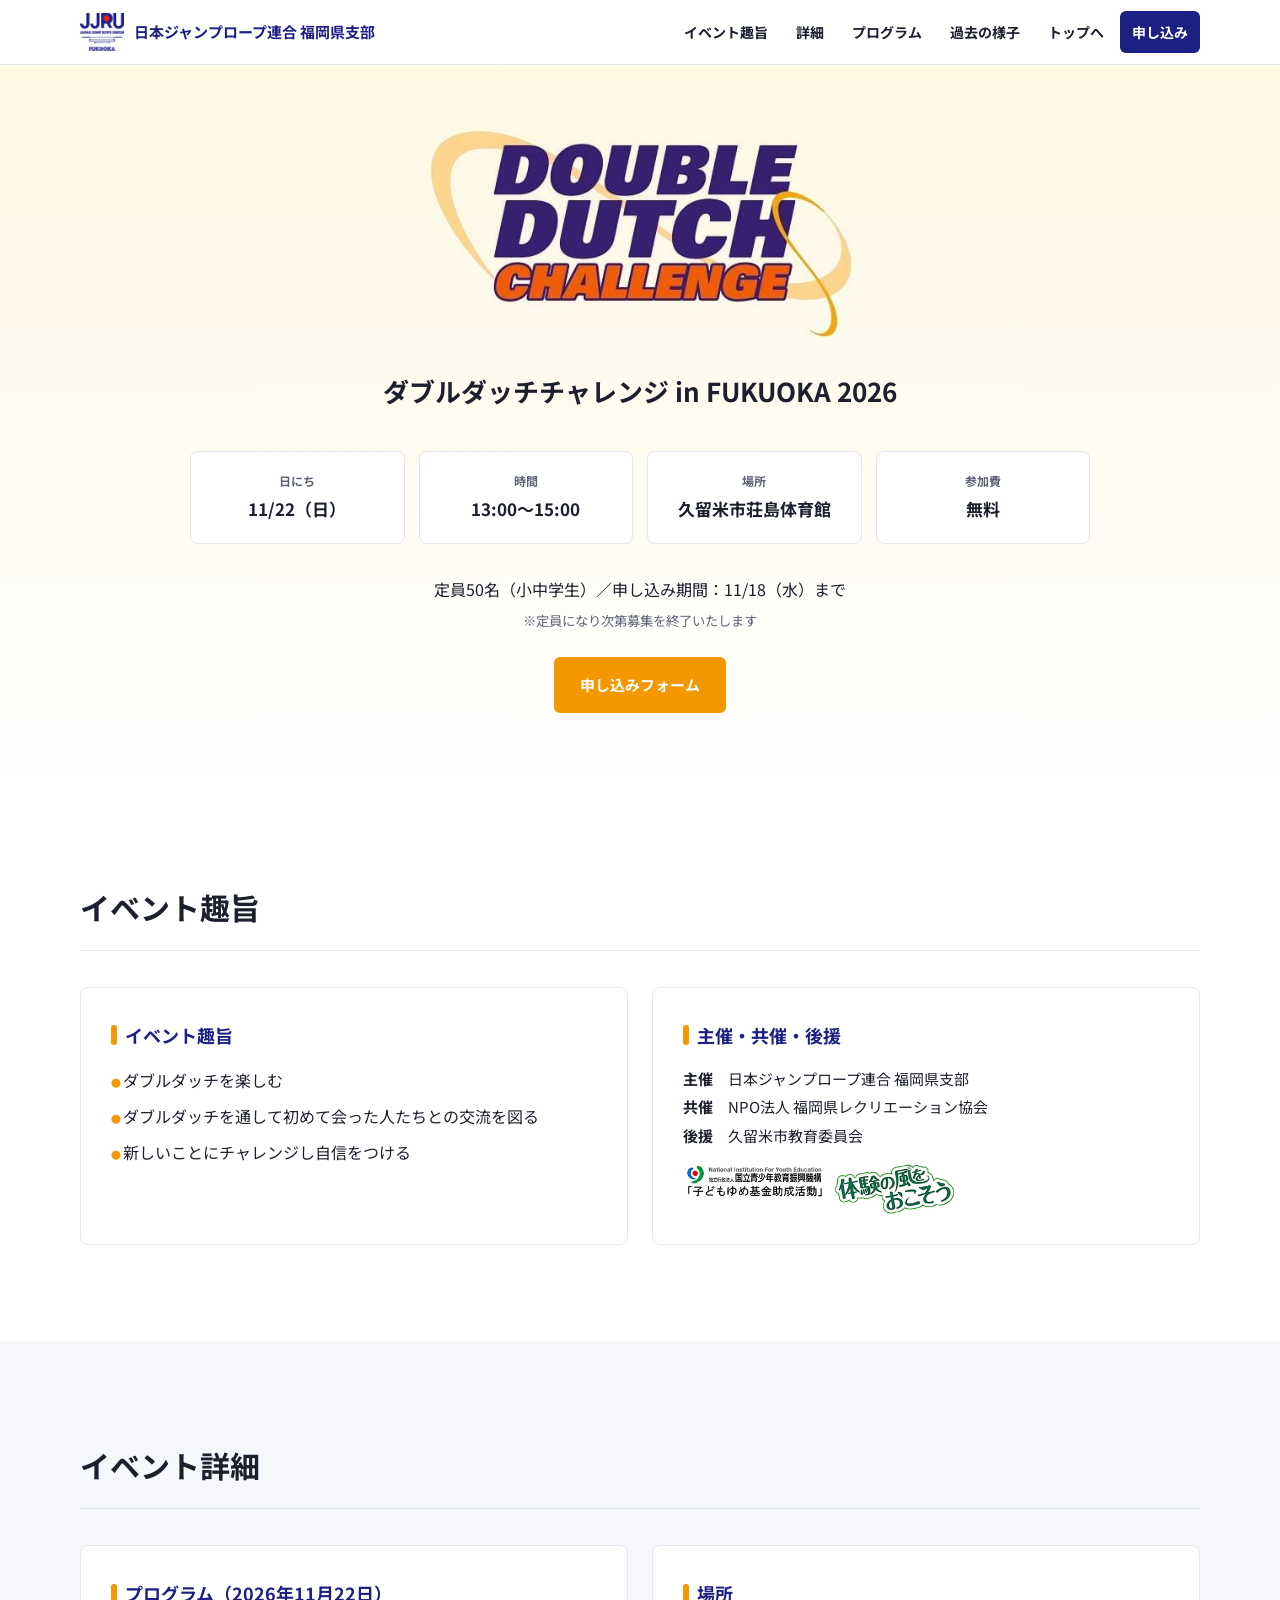
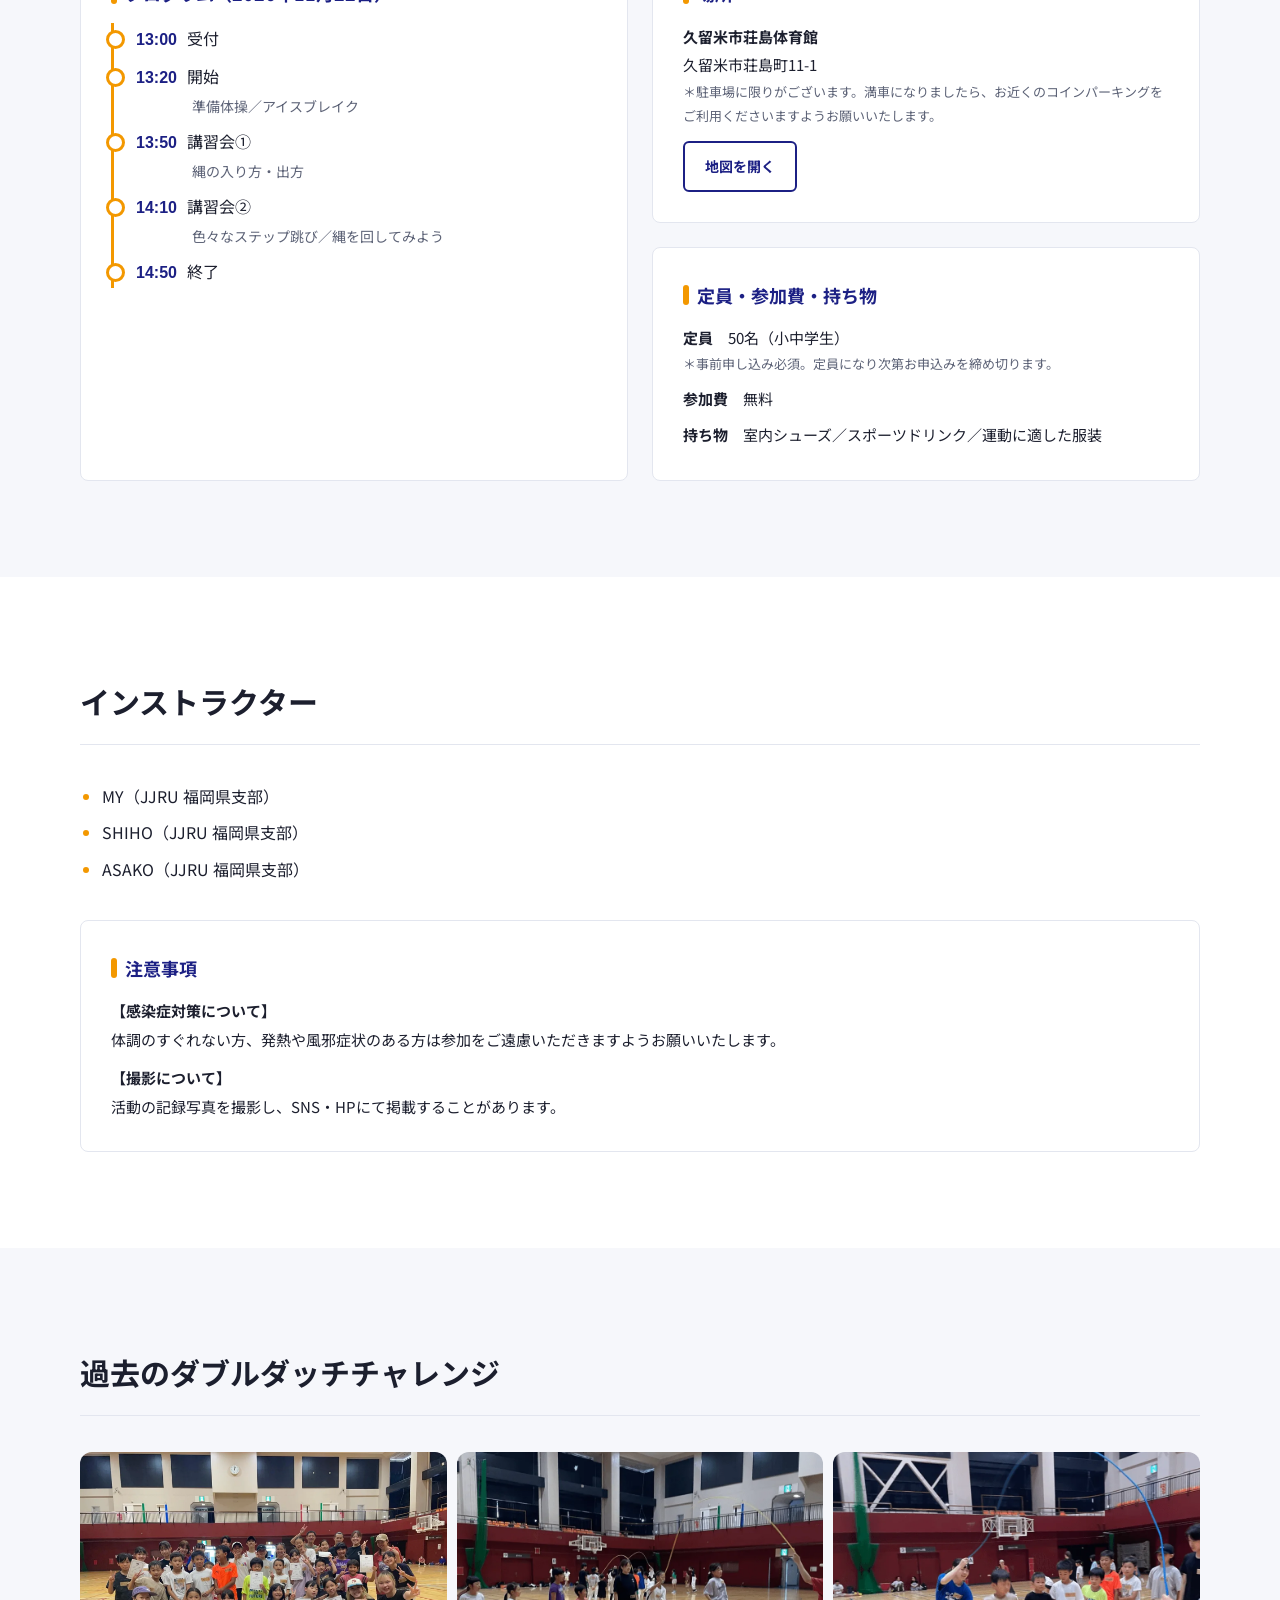
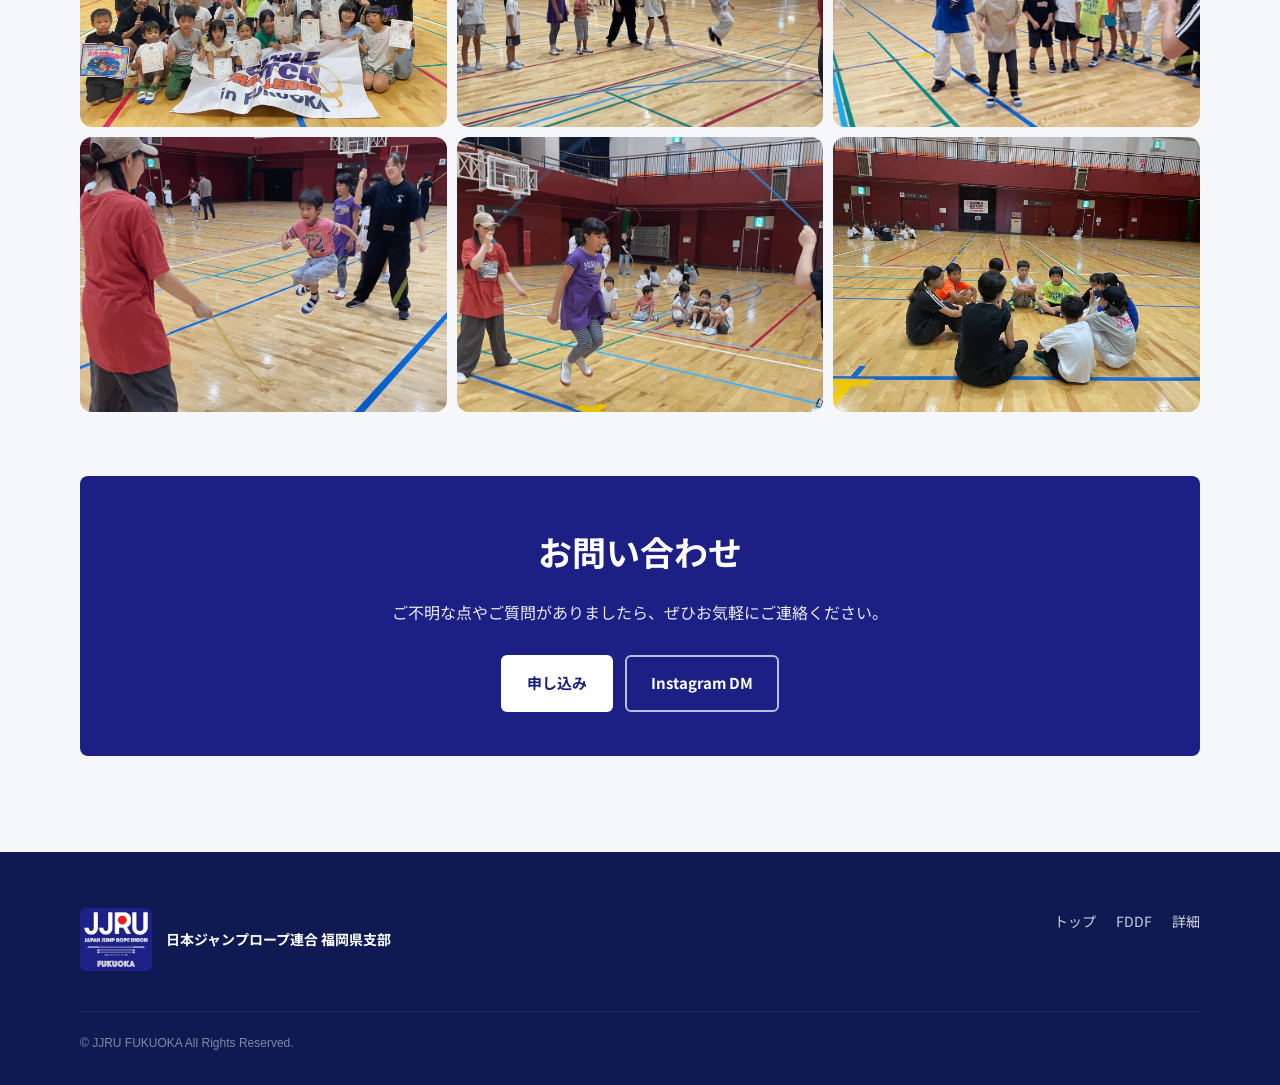
==== commit 319781c3: "Add files via upload" ====
--- a/challenge/index.html
+++ b/challenge/index.html
@@ -17,7 +17,7 @@
 <style>
   .c-hero{padding:120px 0 70px;background:linear-gradient(180deg,#fff7e0,#fff);text-align:center}
   .c-hero img.logo{width:min(440px,80vw);margin:0 auto 18px}
-  .c-hero .year{font-family:var(--en);font-weight:800;font-size:22px;color:var(--orange);letter-spacing:.2em}
+  .c-hero .year{font-weight:700;font-size:clamp(20px,3vw,26px);color:var(--ink);margin-top:6px}
   .c-facts{display:grid;grid-template-columns:repeat(4,1fr);gap:14px;margin:36px auto 30px;max-width:900px}
   .c-facts div{background:#fff;border:1px solid var(--line);border-radius:8px;padding:18px 12px}
   .c-facts small{display:block;font-size:12px;color:var(--muted);font-weight:700}
@@ -37,10 +37,8 @@
   .program li::before{content:"";position:absolute;left:-30px;top:7px;width:13px;height:13px;border-radius:50%;background:#fff;border:3px solid var(--orange)}
   .program time{font-family:var(--en);font-weight:800;color:var(--navy);margin-right:10px}
   .program span{display:block;font-size:14px;color:var(--muted);padding-left:56px}
-  .instructors{display:flex;gap:16px;flex-wrap:wrap}
-  .instructors div{flex:1;min-width:140px;background:var(--bg-soft);border-radius:14px;padding:18px;text-align:center}
-  .instructors b{font-family:var(--en);font-size:22px;display:block;color:var(--navy)}
-  .instructors small{font-size:12px;color:var(--muted)}
+  .instructors{list-style:disc;padding-left:1.4em;display:grid;gap:6px;font-size:16px}
+  .instructors li::marker{color:var(--orange)}
   .past{display:grid;grid-template-columns:repeat(3,1fr);gap:10px}
   .past button{border:0;padding:0;border-radius:12px;overflow:hidden;aspect-ratio:4/3;cursor:zoom-in}
   .past img{width:100%;height:100%;object-fit:cover}
@@ -70,7 +68,7 @@
 <section class="c-hero">
   <div class="wrap">
     <img class="logo" src="../img/top/ddc-logo.png" alt="DOUBLE DUTCH CHALLENGE">
-    <div class="year">2026</div>
+    <h1 class="year">ダブルダッチチャレンジ in FUKUOKA 2026</h1>
     <div class="c-facts">
       <div><small>日にち</small><b>11/22（日）</b></div>
       <div><small>時間</small><b>13:00〜15:00</b></div>
@@ -141,11 +139,11 @@
 <section>
   <div class="wrap">
     <div class="sec-head reveal"><div class="ja">インストラクター</div></div>
-    <div class="instructors reveal">
-      <div><b>MY</b><small>JJRU 福岡県支部</small></div>
-      <div><b>SHIHO</b><small>JJRU 福岡県支部</small></div>
-      <div><b>ASAKO</b><small>JJRU 福岡県支部</small></div>
-    </div>
+    <ul class="instructors reveal">
+      <li>MY（JJRU 福岡県支部）</li>
+      <li>SHIHO（JJRU 福岡県支部）</li>
+      <li>ASAKO（JJRU 福岡県支部）</li>
+    </ul>
     <div class="c-card reveal" style="margin-top:36px">
       <h3>注意事項</h3>
       <p><b>【感染症対策について】</b><br>体調のすぐれない方、発熱や風邪症状のある方は参加をご遠慮いただきますようお願いいたします。</p>
